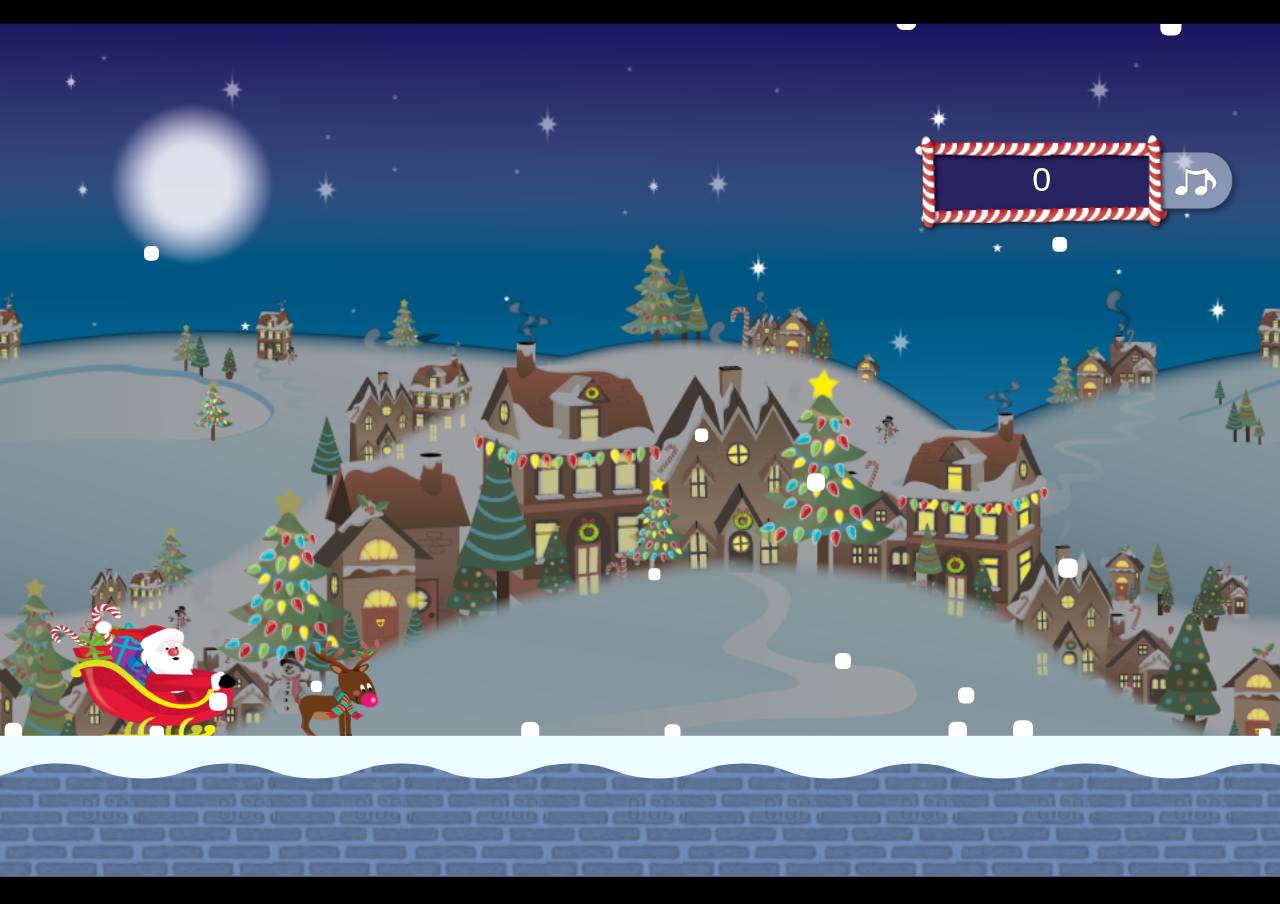
==== index.html @ accfa827 "more audio stuff" ====
<!doctype html>
<html lang="en">
  <head>
    <meta name="viewport" content="width=device-width, initial-scale=1.0, maximum-scale=1.0, user-scalable=no">
    <meta name="apple-mobile-web-app-capable" content="yes">
    <link rel="apple-touch-icon" href="ICON-512.0b39b53d.png">
    <base href="./">
    <meta charset="utf-8">
    <title>Santa's Sleigh Ride</title>
    <link rel="stylesheet" href="index.c0dff6ea.css">
    <script type="module" src="index.41a9331c.js"></script>
  </head>
  <body>
    
  </body>
  <!-- Gameplay and assets © Rant Agency limited, from the original iOS game Santa's Sleigh Ride -->
  <!-- Rebuilt by James Jones using the rewindJS engine in 2023 -->
</html>
---- index.c0dff6ea.css ----
html,body{-webkit-touch-callout:none;-webkit-user-select:none;user-select:none;-khtml-user-select:none;-webkit-tap-highlight-color:#0000;touch-action:none;background-color:#000;height:100%;margin:0;overflow:hidden}canvas{-webkit-touch-callout:none;-webkit-user-select:none;user-select:none;-khtml-user-select:none;-webkit-tap-highlight-color:#0000;touch-action:none}footer{color:#f7ede288;font-family:sans-serif;position:absolute;bottom:10px;right:10px}
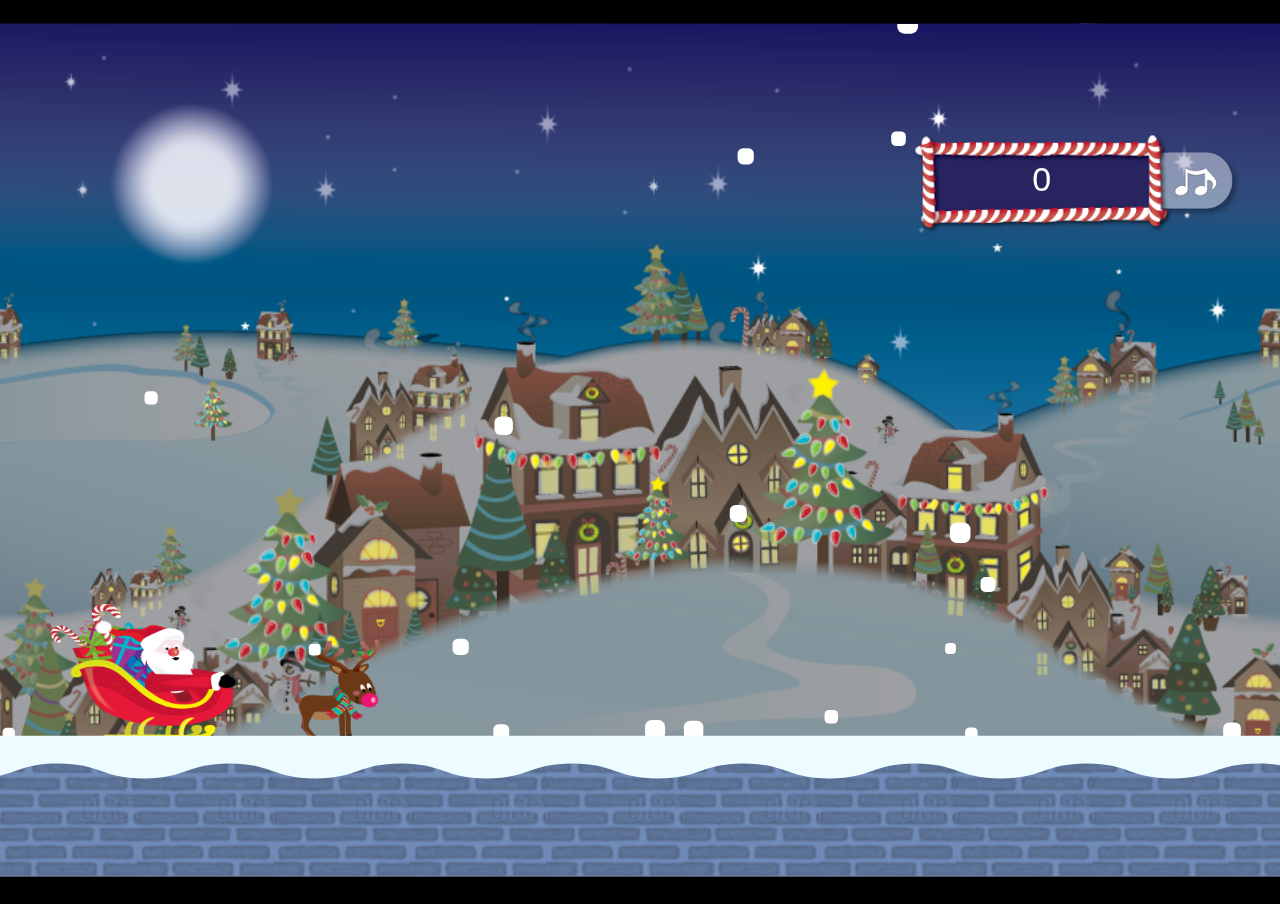
==== commit 11941620: "more audio stuff" ====
--- a/index.html
+++ b/index.html
@@ -8,7 +8,7 @@
     <meta charset="utf-8">
     <title>Santa's Sleigh Ride</title>
     <link rel="stylesheet" href="index.c0dff6ea.css">
-    <script type="module" src="index.41a9331c.js"></script>
+    <script type="module" src="index.5074183e.js"></script>
   </head>
   <body>
     
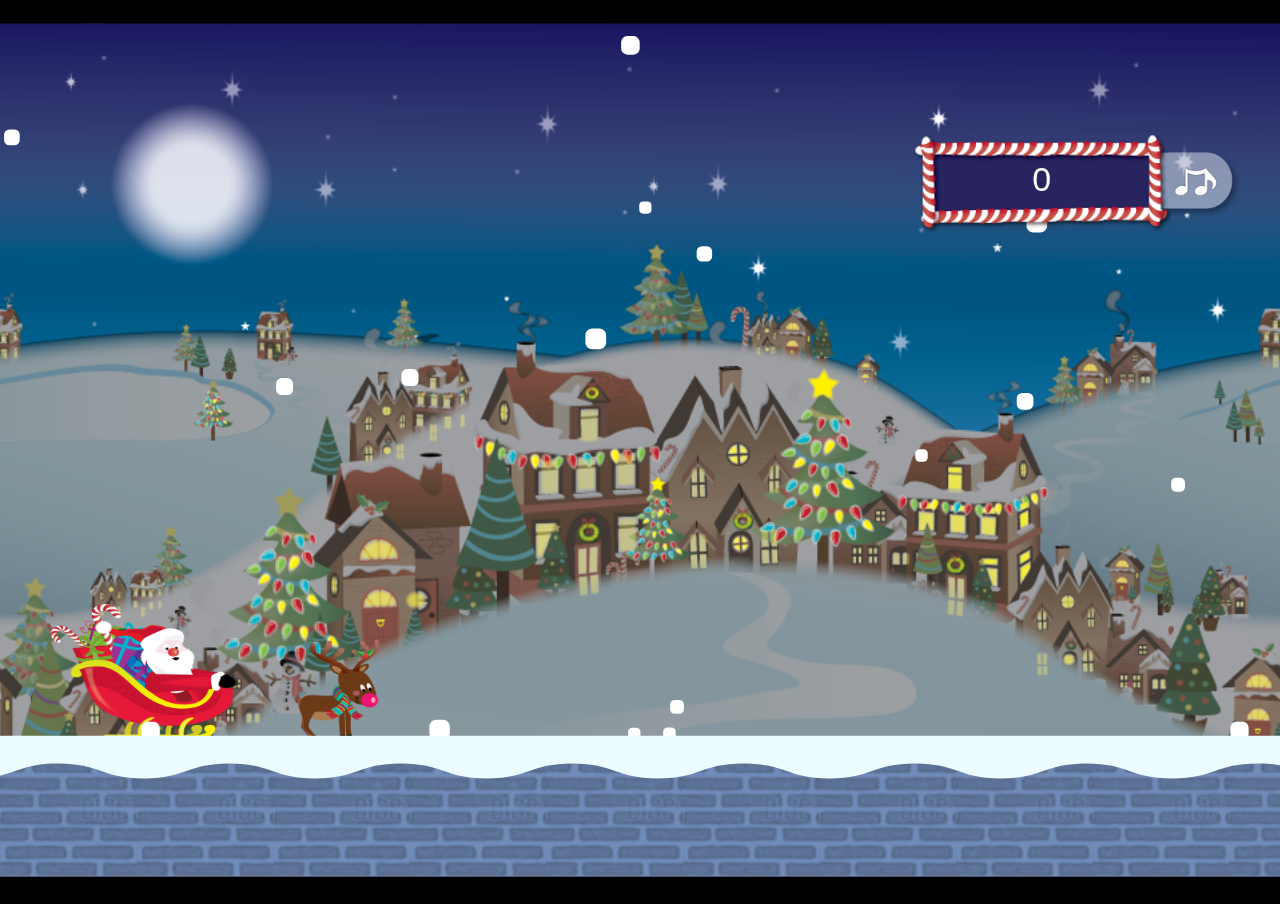
==== commit 74b43ef7: "more audio" ====
--- a/index.html
+++ b/index.html
@@ -8,7 +8,7 @@
     <meta charset="utf-8">
     <title>Santa's Sleigh Ride</title>
     <link rel="stylesheet" href="index.c0dff6ea.css">
-    <script type="module" src="index.5074183e.js"></script>
+    <script type="module" src="index.bd338b9a.js"></script>
   </head>
   <body>
     
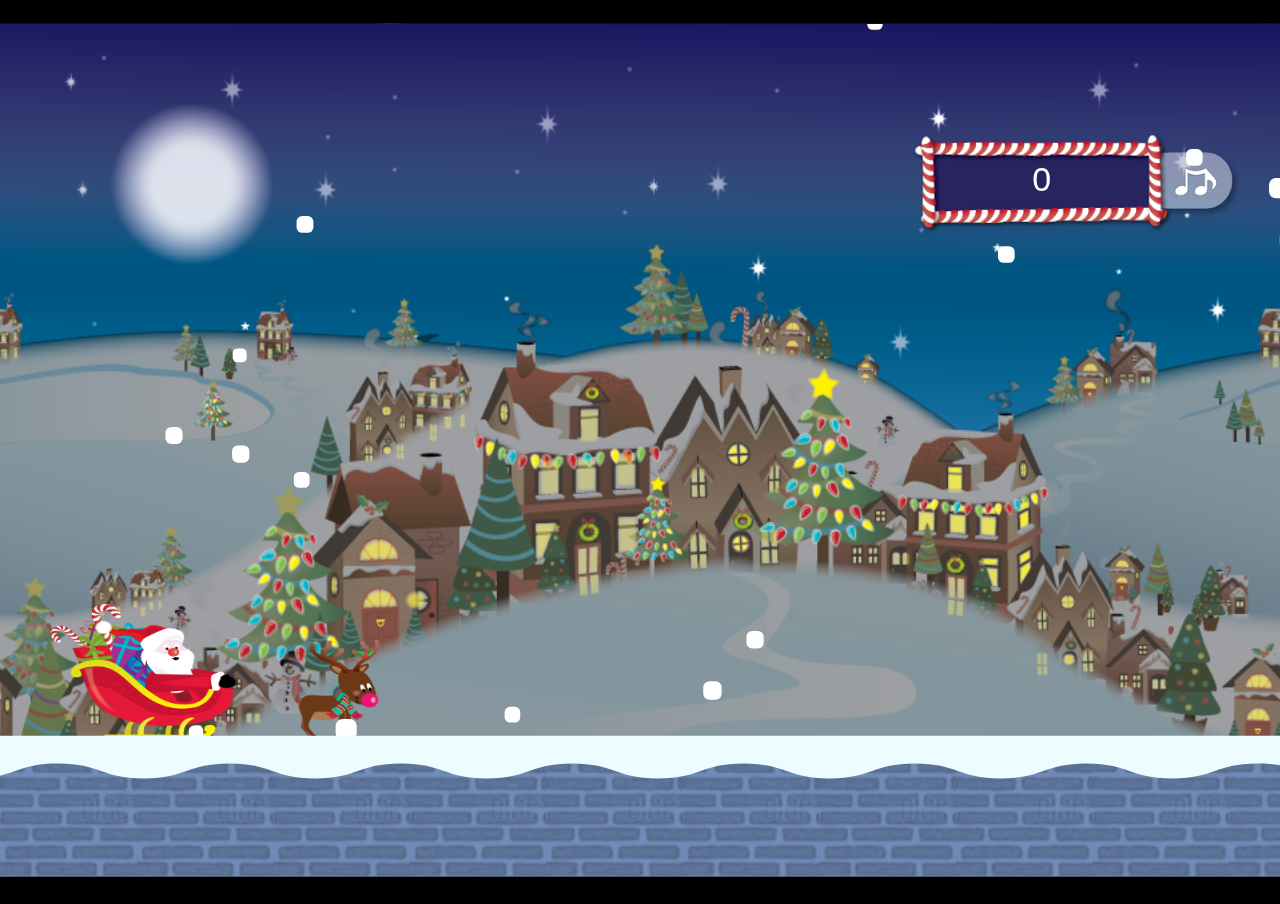
==== commit 02babbbd: "more audio" ====
--- a/index.html
+++ b/index.html
@@ -8,7 +8,7 @@
     <meta charset="utf-8">
     <title>Santa's Sleigh Ride</title>
     <link rel="stylesheet" href="index.c0dff6ea.css">
-    <script type="module" src="index.bd338b9a.js"></script>
+    <script type="module" src="index.c0f1f254.js"></script>
   </head>
   <body>
     
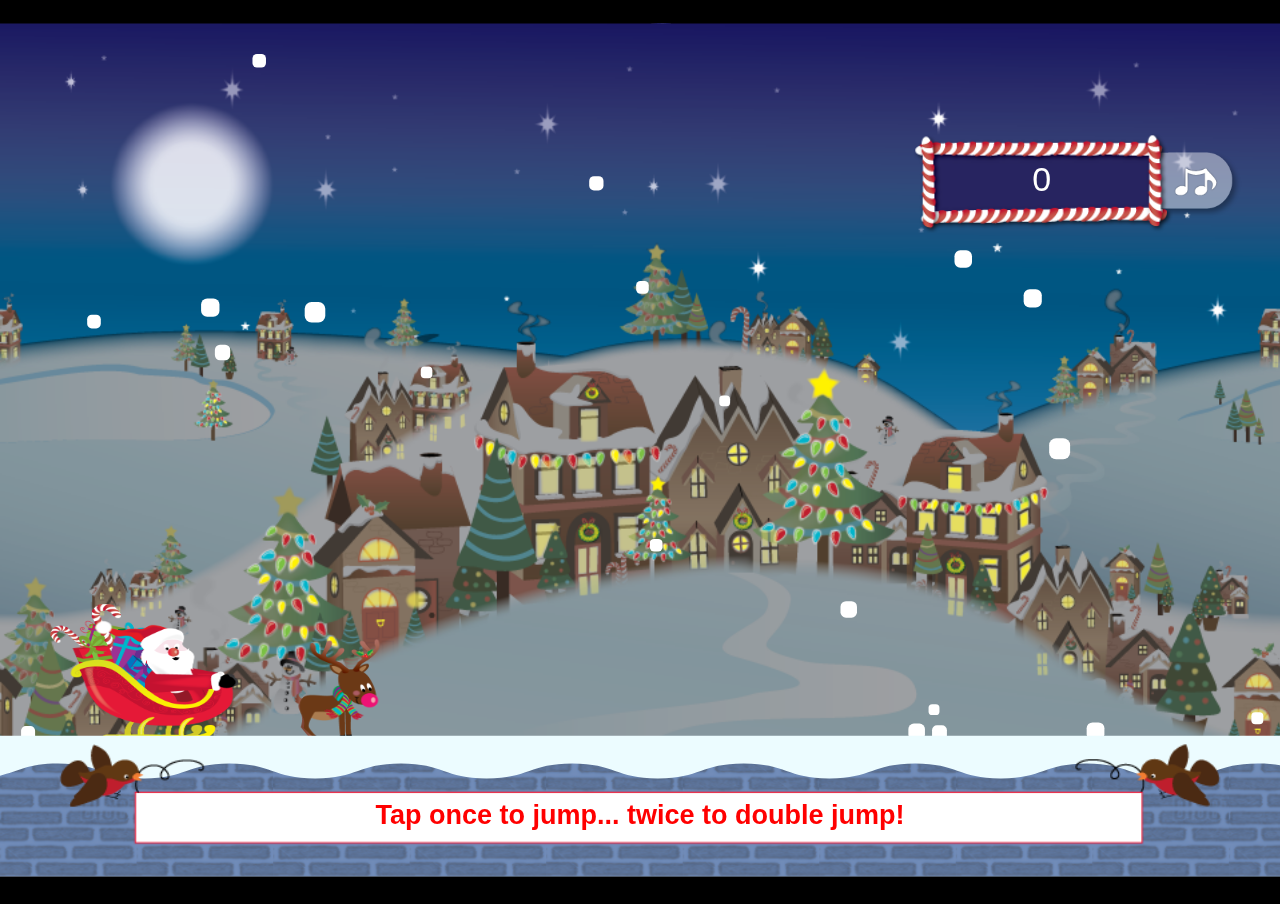
==== commit a0a337fd: "added instructions" ====
--- a/index.html
+++ b/index.html
@@ -8,7 +8,7 @@
     <meta charset="utf-8">
     <title>Santa's Sleigh Ride</title>
     <link rel="stylesheet" href="index.c0dff6ea.css">
-    <script type="module" src="index.c0f1f254.js"></script>
+    <script type="module" src="index.4290f143.js"></script>
   </head>
   <body>
     
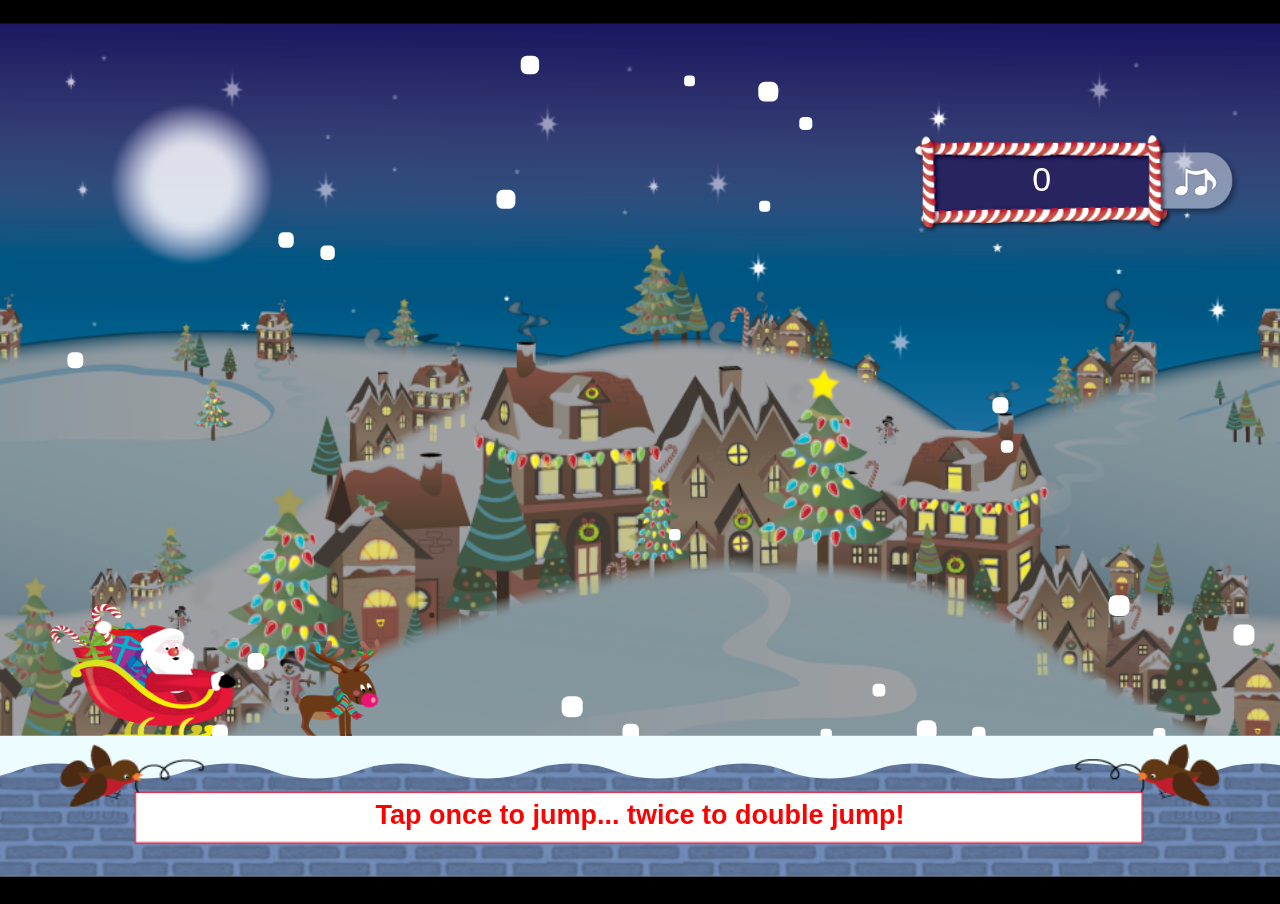
==== commit 00765850: "removed comments, added in instructions" ====
--- a/index.html
+++ b/index.html
@@ -8,7 +8,7 @@
     <meta charset="utf-8">
     <title>Santa's Sleigh Ride</title>
     <link rel="stylesheet" href="index.c0dff6ea.css">
-    <script type="module" src="index.4290f143.js"></script>
+    <script type="module" src="index.32fbf1f2.js"></script>
   </head>
   <body>
     
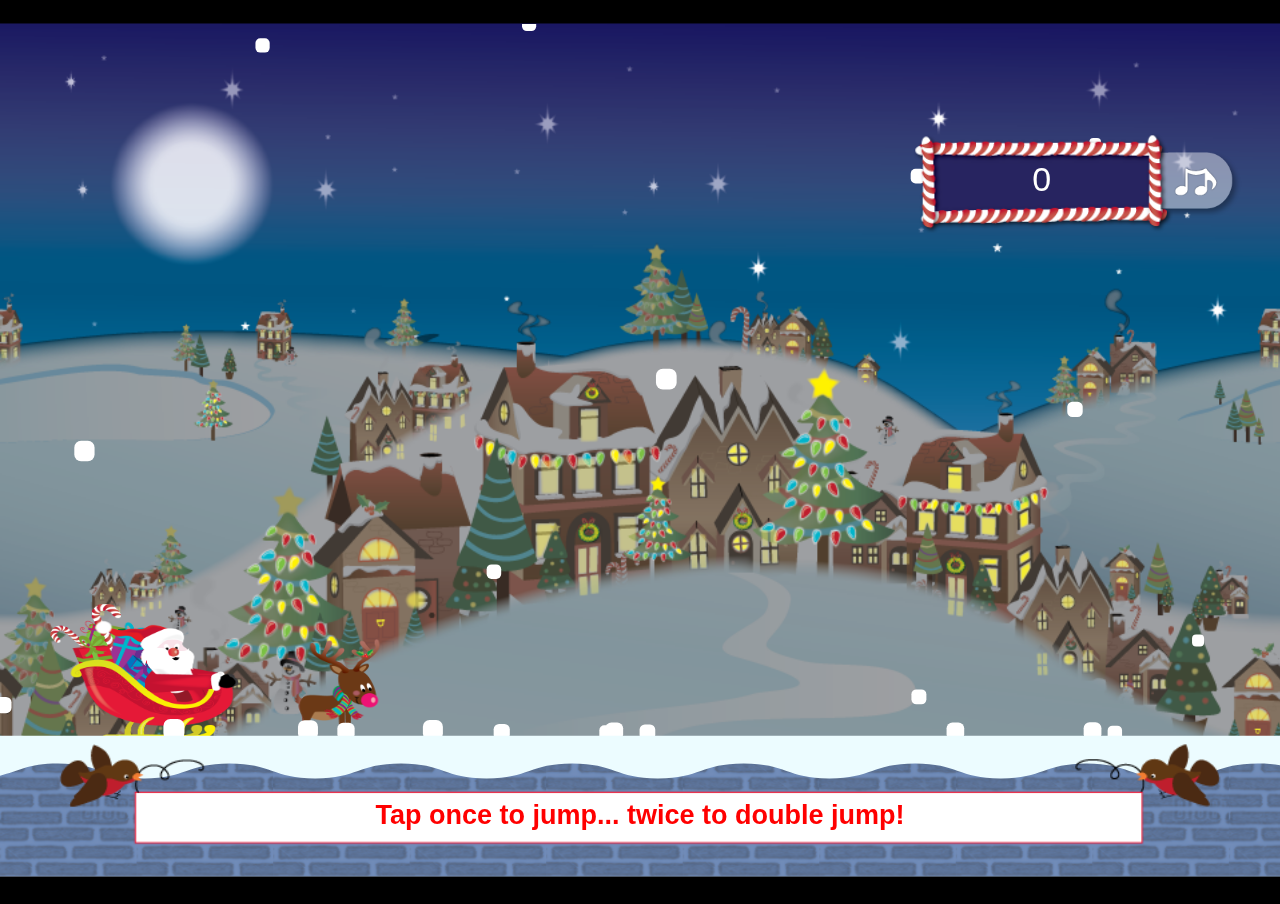
==== commit e8b06a1e: "reverted audio controller" ====
--- a/index.html
+++ b/index.html
@@ -8,7 +8,7 @@
     <meta charset="utf-8">
     <title>Santa's Sleigh Ride</title>
     <link rel="stylesheet" href="index.c0dff6ea.css">
-    <script type="module" src="index.32fbf1f2.js"></script>
+    <script type="module" src="index.318a1931.js"></script>
   </head>
   <body>
     
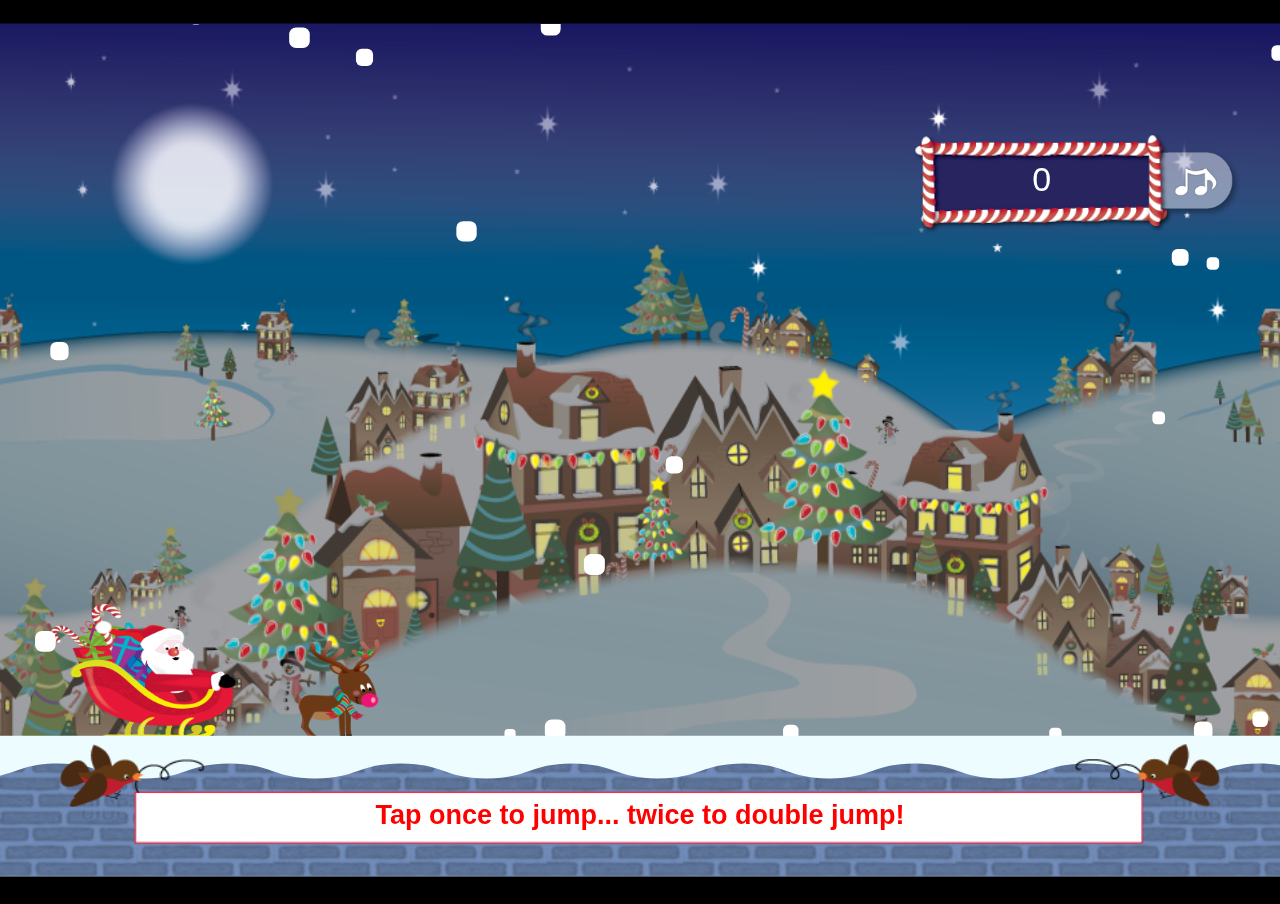
==== commit c17fe56d: "fixed level loading bug" ====
--- a/index.html
+++ b/index.html
@@ -8,11 +8,11 @@
     <meta charset="utf-8">
     <title>Santa's Sleigh Ride</title>
     <link rel="stylesheet" href="index.c0dff6ea.css">
-    <script type="module" src="index.318a1931.js"></script>
+    <script type="module" src="index.a32d2f46.js"></script>
   </head>
   <body>
     
   </body>
-  <!-- Gameplay and assets © Rant Agency limited, from the original iOS game Santa's Sleigh Ride -->
+  <!-- Gameplay and assets © Rant Agency Limited, from the original iOS game Santa's Sleigh Ride -->
   <!-- Rebuilt by James Jones using the rewindJS engine in 2023 -->
 </html>